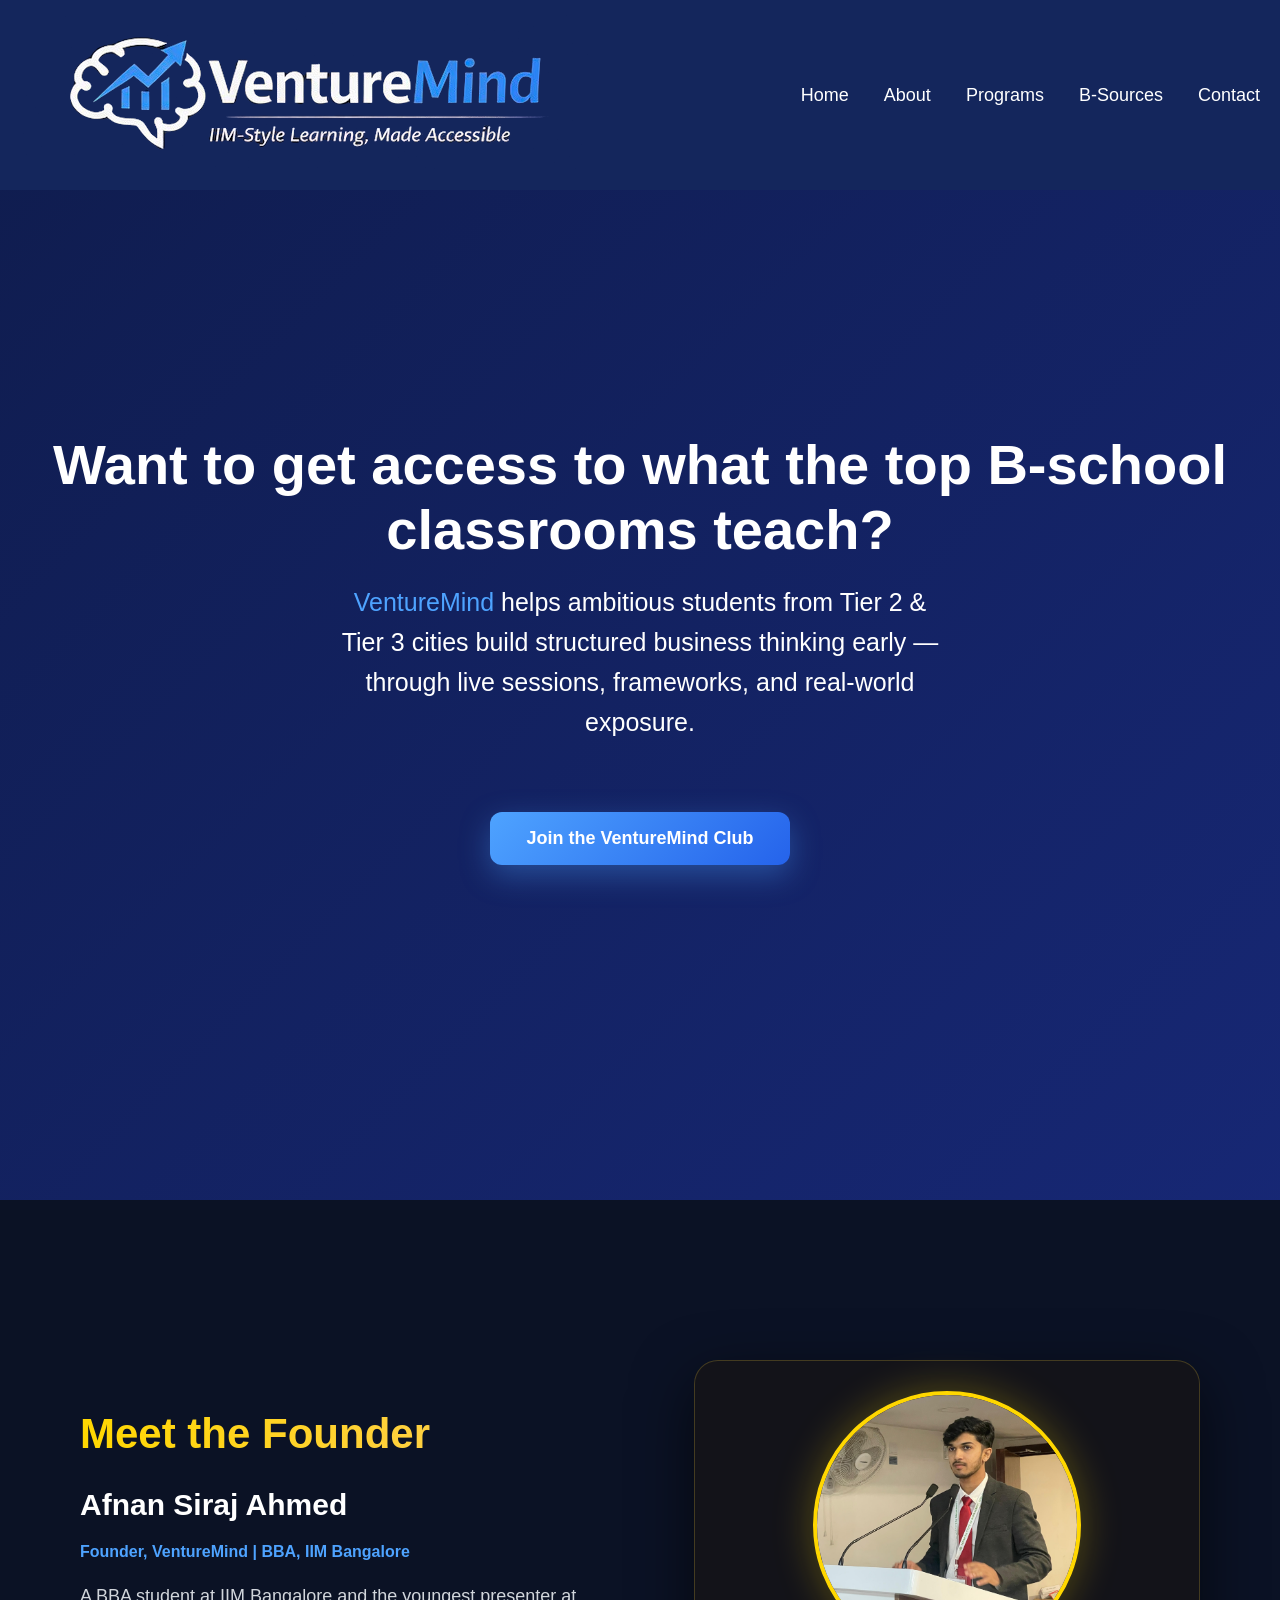
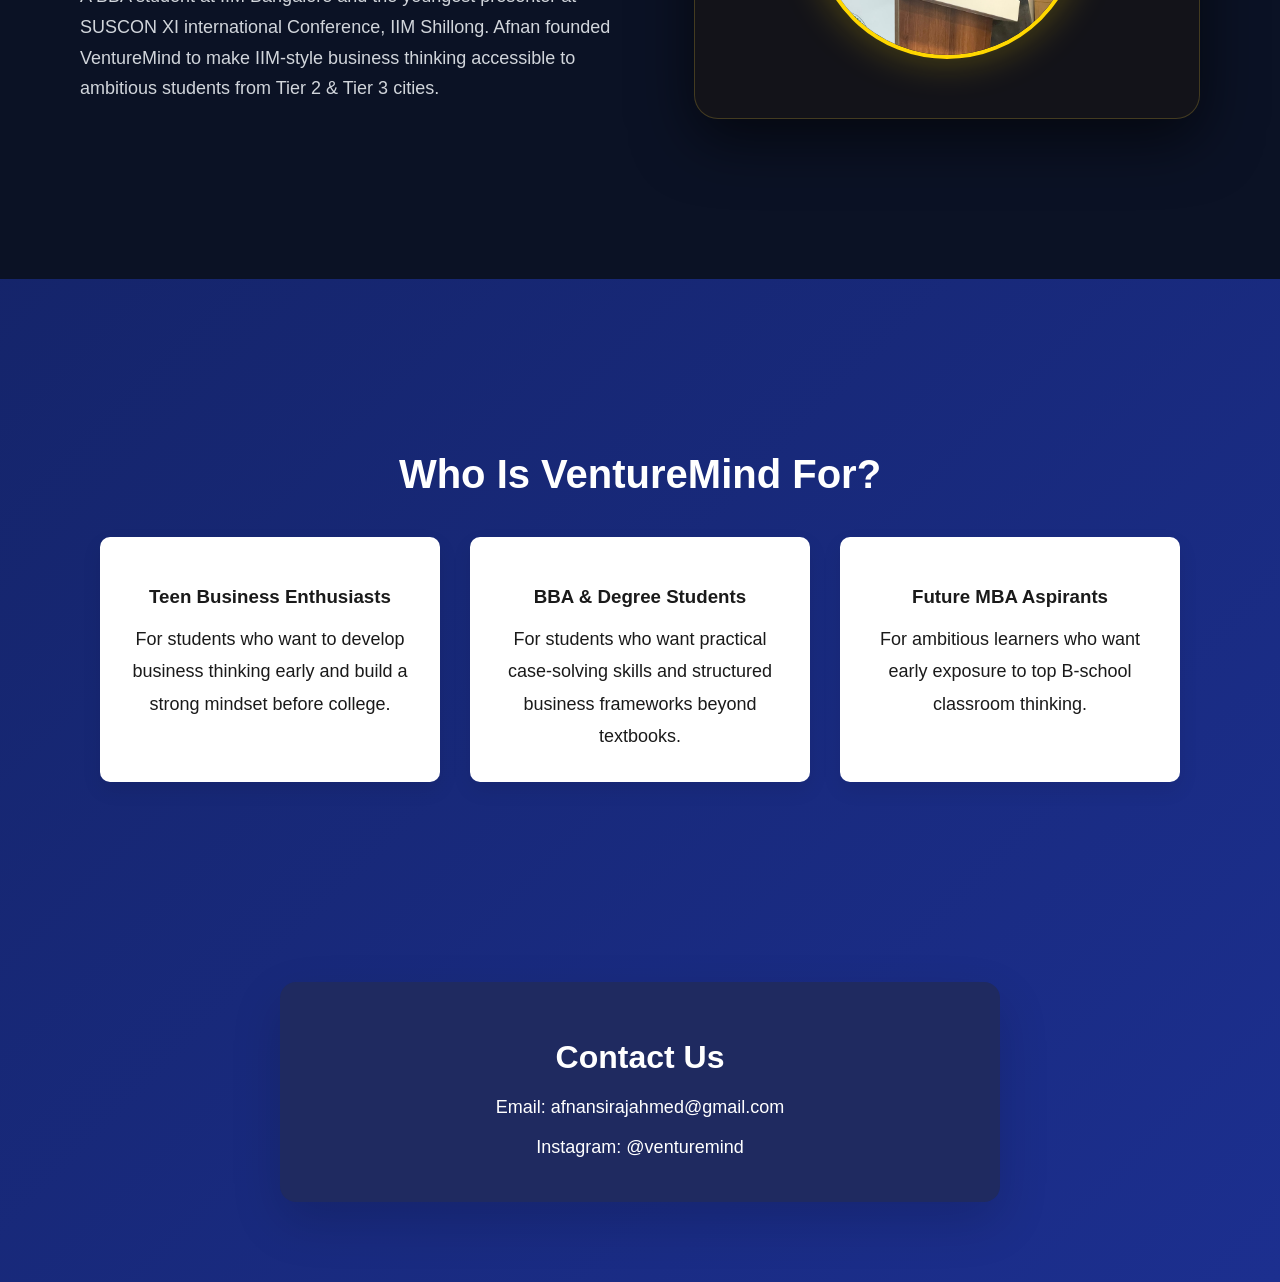
==== index.html @ 5f7b60b5 "Initial VentureMind website launch" ====
<!DOCTYPE html>
<html>
<head>
    <meta charset="UTF-8">
    <meta name="viewport" content= "width=device-width, initial-scale=1.0">
<link rel="stylesheet" href="style.css">
</head>

<body>
   <header>
    <div class="nav-container">
        <div class="logo">
            <img src="images/logo.png" alt="VentureMind Logo">
        </div>
        <nav>
            <ul>
                <li><a href="index.html">Home</a></li>
                <li><a href="about.html">About</a></li>
                <li><a href="programs.html">Programs</a></li>
                <li><a href="bsources.html">B-Sources</a></li>          
      <li><a href="#">Contact</a></li>
            </ul>
        </nav>
    </div>
</header>

       <main class="hero">
    
    <h1 class="hero-title">
        Want to get access to what the top B-school
        classrooms teach?
    </h1>

    <p class="hero-subtitle">
        <span class="brand-blue">VentureMind</span> helps ambitious students
        from Tier 2 & Tier 3 cities build structured business thinking early —
        through live sessions, frameworks, and real-world exposure.
    </p>

<a href="https://docs.google.com/forms/d/e/1FAIpQLSeUELsqWf4JP32iaqCO6nF9xPl_H-A8tIZz_a2kUd4YhOue7w/viewform" target="_blank" class="cta-btn">
    Join the VentureMind Club
</a>
</main>

   <section id="founder">
    <div class="founder-container">

        <!-- LEFT SIDE (Text) -->
        <div class="founder-text">
            <h2>Meet the Founder</h2>
            <h3>Afnan Siraj Ahmed</h3>
            <h4>Founder, VentureMind | BBA, IIM Bangalore 
                 </h4>

            <p>
            A BBA student at IIM Bangalore and the youngest presenter at SUSCON XI international Conference, IIM Shillong. Afnan founded VentureMind to make IIM-style business 
                thinking accessible to ambitious students from Tier 2 & Tier 3 cities.
            </p>
        </div>

        <!-- RIGHT SIDE (Photo Card) -->
        <div class="founder-card">
            <img src="images/founder.jpeg" alt="Afnan Siraj Ahmed">
        </div>

    </div>
</section>

<section id="who">
    <h2>Who Is VentureMind For?</h2>

    <div class="audience-grid">
        <div class="audience-card">
            <h3>Teen Business Enthusiasts</h3>
            <p>For students who want to develop business thinking early and build a strong mindset before college.</p>
        </div>

        <div class="audience-card">
            <h3>BBA & Degree Students</h3>
            <p>For students who want practical case-solving skills and structured business frameworks beyond textbooks.</p>
        </div>

        <div class="audience-card">
            <h3>Future MBA Aspirants</h3>
            <p>For ambitious learners who want early exposure to top B-school classroom thinking.</p>
        </div>
    </div>
</section>

  
<section id="contact">
    <div class="contact-box">
        <h2>Contact Us</h2>
        <p>Email: afnansirajahmed@gmail.com</p>
        <p>Instagram: @venturemind</p>
    </div>
</section>
---- style.css ----
body{
    
    margin:0;
    font-family: Arial, sans-serif;
    background: linear-gradient(135deg, #0f1c4d, #1c2f8f);
    color: white;
}
/* ===== HEADER / NAVBAR ===== */
header {
    position: fixed;
    top: 0;
    left: 0;
    width: 100%;
    background: #14265c;
    z-index: 1000;
    padding: 0; /* REMOVE big padding */
}

/* This controls alignment */
.nav-container {
    max-width: 1600px;  /* Aligns with page content */
    margin: 0 auto;     /* Centers navbar */
    padding: 15px 20px; /* Balanced spacing */
    display: flex;
    justify-content: space-between;
    align-items: center;
}s

/* Logo size */
.logo img {
    height: 100px;
}

/* Navigation menu */
nav ul {
    list-style: none;
    display: flex; /* makes items horizontal */
    gap: 35px; /* space between menu items */
    margin: 0;
    padding: 0;
}

/* Menu links */
nav ul li a {
    text-decoration: none;
    color: white;
    font-size: 18px;
    font-weight: 500;
    transition: 0.3s;
}

/* Hover effect (premium feel) */
nav ul li a:hover {
    color: #4ea3ff; /* VentureMind blue */
}
main{
    padding: 180px 40px 120px; /* space for fixed navbar */
    text-align: center;
    min-height: 100vh;

    display: flex;
    flex-direction: column;
    justify-content: center;
    align-items: center; /* THIS fixes CTA + alignment */
   /main


/* ===== HERO SECTION (PREMIUM UPGRADE) ===== */
.hero {
    padding: 200px 20px 140px; /* space for navbar */
    min-height: 100vh;

    display: flex;
    flex-direction: column;
    justify-content: center;
    align-items: center;

    text-align: center;
    max-width: 1000px;
    margin: 0 auto;
}

/* Main Headline */
.hero-title {
    font-size: 64px;
    font-weight: 800;
    line-height: 1.2;
    margin-bottom: 30px;
    letter-spacing: -1px;
}

/* Subtitle */
.hero-subtitle {
    font-size: 22px;
    line-height: 1.8;
    color: #c7d2fe;
    max-width: 750px;
    margin-bottom: 50px;
}

/* Brand highlight (matches logo blue) */
.brand-blue {
    color: #4ea3ff;
    font-weight: 700;
}

}
main h1{
    font-size: 56px;
margin-bottom: 20px;
}
main p {
     font-size: 25px;
max-width: 600px;
line-height: 1.6;
margin: 0 auto 30px auto;
}
/* ===== PREMIUM CTA BUTTON (REPLACE OLD ONE) ===== */
.cta-btn {
    margin-top: 40px;
    padding: 16px 36px;
    font-size: 18px;
    font-weight: 700;
    text-decoration: none; /* ADD THIS */

    display: inline-block;  /* prevents ugly full-width bar */
    width: auto;

    border-radius: 12px;
    border: none;
    cursor: pointer;

    background: linear-gradient(135deg, #4ea3ff, #2563eb);
    color: white;

    transition: all 0.3s ease;
    box-shadow: 0 10px 30px rgba(78, 163, 255, 0.35);
}

.cta-btn:hover {
    transform: translateY(-4px);
    box-shadow: 0 18px 50px rgba(78, 163, 255, 0.6);
}

/* HOVER = PREMIUM LIFT EFFECT */
.cta-btn:hover {
    transform: translateY(-6px) scale(1.04);
    box-shadow: 
        0 20px 60px rgba(78, 163, 255, 0.6),
        0 0 20px rgba(78, 163, 255, 0.4);
    
    background: linear-gradient(135deg, #5bb0ff, #1d4ed8);
}

/* CLICK EFFECT (Feels Professional) */
.cta-btn:active {
    transform: translateY(-2px) scale(0.98);
    box-shadow: 0 8px 20px rgba(78, 163, 255, 0.4);
}
section {
    padding: 140px 60px;
    text-align: center;
    
}

section h2 {
    font-size: 40px;
    margin-bottom: 25px;
    font-weight: 700;
}
section p {
    font-size: 18px;
    max-width: 750px;
    margin: 0 auto;
    line-height: 1.8;
}

#programs {
    background-color: #f4f6fa;
    color: #1a1a1a;
    padding: 60 20px;  /* Smaller height */
}
#contact {
    background-color: transparent; /* remove full blue bar */
    padding: 60px 20px 80px;
    display: flex;
    justify-content: center;
}

.contact-box {
    background: #1f2a60;
    color: white;
    padding: 30px 60px;
    border-radius: 16px;
    text-align: center;
    max-width: 600px;
    width: 100%;
    box-shadow: 0 20px 50px rgba(0,0,0,0.15);
}

.contact-box h2 {
    margin-bottom: 15px;
    font-size: 32px;
}

.contact-box p {
    margin: 8px 0;
    font-size: 18px;
}

html {
    scroll-behavior: smooth;
}
#audience {
    background-color: #ffffff;
    color: #1a1a1a;
}

.audience-grid {
    display: flex;
    gap: 30px;
    justify-content: center;
    margin-top: 40px;
    flex-wrap: wrap;
}
.audience-card {
    background-color: white;
    color: #1a1a1a;
    padding: 30px;
    border-radius: 10px;
    width: 280px;
    transition: 0.3s ease;
    box-shadow: 0 8px 20px rgba(0,0,0,0.08);
}

.audience-card:hover {
    transform: translateY(-8px);
}

.audience-card h3 {
    margin-bottom: 15px;
}

.program-cards {
    display: grid;
    grid-template-columns: repeat(auto-fit, minmax(260px, 1fr));
    gap: 35px;
    margin-top: 50px;
    padding: 0 40px;
}

.card {
    background: linear-gradient(145deg, #ffffff, #f4f6ff);
    padding: 35px 28px;
    border-radius: 18px;
    box-shadow: 0 15px 40px rgba(0, 0, 0, 0.08);
    transition: all 0.35s ease;
    text-align: left;
    border: 1px solid rgba(78, 163, 255, 0.15);
    position: relative;
    overflow: hidden;
}

.card h3 {
    margin-bottom: 14px;
    font-size: 20px;
    color: #1f2a60;
}

.card p {
    font-size: 16px;
    line-height: 1.7;
    color: #444;
    margin: 0;
}

.card:hover {
    transform: translateY(-12px) scale(1.03);
    box-shadow: 0 25px 60px rgba(31, 42, 96, 0.18);
    border-color: #4ea3ff;
}

.card p {
    font-size: 16px;
    line-height: 1.7;
    color: #444;
    margin: 0;
}

/* Premium Hover Effect */
.card:hover {
    transform: translateY(-10px) scale(1.02);
    box-shadow: 0 25px 50px rgba(31, 42, 96, 0.15);
    border-color: #4ea3ff;
}

#founder {
    background-color: #ffffff;
    color: #1a1a1a;
    padding: 100px 20px;
    text-align: center;
}

.founder-box {
    max-width: 700px;
    margin: 40px auto 0;
    background: #f4f6ff;
    padding: 40px;
    border-radius: 16px;
    box-shadow: 0 15px 40px rgba(0,0,0,0.08);
}

.founder-box h3 {
    font-size: 26px;
    margin-bottom: 15px;
    color: #1f2a60;
}

/* ===== FOUNDER SECTION ===== */
#founder {
    background: #f4f6fa;
    padding: 100px 20px;
    text-align: center;
    color: #1a1a1a;
}

.founder-card:hover {
    transform: translateY(-8px);
}
.founder-card img {
    width: 150px;        /* Perfect professional size */
    height: 150px;
    border-radius: 50%;  /* Circle photo */
    object-fit: cover;   /* No stretching */
    margin-bottom: 20px;
    border: 4px solid #4ea3ff;
}

.founder-card h3 {
    font-size: 26px;
    margin-bottom: 5px;
    color: #1f2a60;
}

.founder-card h4 {
    font-size: 16px;
    color: #4ea3ff;
    margin-bottom: 20px;
    font-weight: 600;
}

.founder-card p {
    font-size: 16px;
    line-height: 1.7;
    color: #444;
}

/* ===== FOUNDER BADGE (CREDIBILITY BOOST) ===== */
.founder-badge {
    display: inline-block;
    background: linear-gradient(135deg, #4ea3ff, #1f2a60);
    color: white;
    padding: 8px 16px;
    border-radius: 25px;
    font-size: 14px;
    font-weight: 600;
    margin: 10px 0 20px 0;
    box-shadow: 0 8px 20px rgba(78, 163, 255, 0.25);
}

/* ===== FOUNDER SECTION (GOLD + BLACK PREMIUM) ===== */
#founder {
    background: linear-gradient(135deg, #0b0b0f, #111827, #000000);
    padding: 110px 20px;
    text-align: center;
    color: #ffffff;
    position: relative;
}

/* Founder Section Layout */
#founder {
    background: linear-gradient(180deg, #050505, #0b0b0b);
    padding: 100px 20px;
}

/* ===== FOUNDER CARD (Premium Left Style) ===== */
#founder {
    background: linear-gradient(135deg, #0b0f1f, #111827);
    padding: 120px 20px;
    text-align: center;
}

.founder-card {
    max-width: 520px;              /* makes it smaller */
    margin: 60px auto;             /* centers the card */
    background: rgba(20, 20, 25, 0.9);
    padding: 45px 35px;
    border-radius: 24px;
    
    /* Elegant soft shadow (like your reference) */
    box-shadow: 0 20px 60px rgba(0, 0, 0, 0.6);
    
    /* subtle border instead of bright gold glow */
    border: 1px solid rgba(212, 175, 55, 0.25);
    
    backdrop-filter: blur(10px);
    transition: all 0.3s ease;
}

.founder-card:hover {
    transform: translateY(-8px);
    box-shadow: 0 30px 80px rgba(0, 0, 0, 0.8);
}

.founder-card:hover {
    transform: translateY(-12px) scale(1.01);
    box-shadow: 0 40px 120px rgba(0, 0, 0, 1);
    border: 1px solid rgba(212, 175, 55, 0.7);
}

.founder-card img {
    width: 170px;
    height: 170px;
    border-radius: 50%;
    object-fit: cover;
    border: 4px solid #d4af37; /* GOLD border */
    margin-bottom: 25px;
    box-shadow: 0 0 30px rgba(212, 175, 55, 0.6); /* gold glow */
}

.founder-card h3 {
    font-size: 32px;
    margin-bottom: 10px;
    background: linear-gradient(90deg, #ffd700, #ffcc66, #e6b800);
    
    /* REQUIRED for full browser support */
    background-clip: text;
    -webkit-background-clip: text;
    
    color: transparent; /* fallback */
    -webkit-text-fill-color: transparent;
    
    font-weight: 700;
}

.founder-role {
    font-size: 17px;
    color: #d4af37; /* GOLD */
    font-weight: 600;
    margin-bottom: 18px;
    letter-spacing: 0.5px;
}

.founder-badge {
    display: inline-block;
    margin: 20px 0 25px;
    padding: 12px 26px;
    border-radius: 999px;
    background: linear-gradient(90deg, #ffd700, #ffb700, #e6b800);
    color: #000;
    font-weight: 700;
    font-size: 15px;
    box-shadow: 0 12px 35px rgba(255, 215, 0, 0.35);
}

/* Description */
.founder-card p {
    font-size: 17px;
    line-height: 1.7;
    color: #e6e9ff;
}

#founder h2 {
    font-size: 42px;
    margin-bottom: 30px;
    background: linear-gradient(90deg, #ffd700, #ffcc66);
    
    /* Standard + Webkit support */
    background-clip: text;
    -webkit-background-clip: text;
    
    color: transparent; /* fallback */
    -webkit-text-fill-color: transparent;
}

@media (max-width: 768px) {}
  .founder-card {
    flex-direction: column;
    text-align: center;
    padding: 30px;
  }

  .founder-left img {
    width: 140px;
    height: 140px;
  }

/* ===== FOUNDER SECTION (PRO LAYOUT) ===== */
#founder {
    background: #0b1225; /* dark premium background */
    padding: 100px 80px;
    color: white;
}

.founder-container {
    display: flex;
    align-items: center;
    justify-content: space-between;
    gap: 60px;
    max-width: 1200px;
    margin: auto;
}

/* LEFT TEXT SIDE */
.founder-text {
    flex: 1;
    text-align: left;
}

.founder-text h2 {
    font-size: 40px;
    color: #ffd700; /* gold */
    margin-bottom: 20px;
}

.founder-text h3 {
    font-size: 30px;
    margin-bottom: 10px;
}

.founder-text h4 {
    color: #4ea3ff; /* VentureMind blue */
    margin-bottom: 20px;
}

/* Badge */
.founder-badge {
    display: inline-block;
    background: linear-gradient(90deg, #ffd700, #e6b800);
    color: black;
    padding: 10px 20px;
    border-radius: 999px;
    font-weight: 600;
    margin-bottom: 25px;
}

/* Paragraph */
.founder-text p {
    font-size: 18px;
    line-height: 1.7;
    color: #d1d5db;
}

/* RIGHT IMAGE CARD */
.founder-card {
    flex: 0.8;
    text-align: center;
}

.founder-card img {
    width: 260px;
    height: 260px;
    border-radius: 50%;
    object-fit: cover;
    border: 4px solid #ffd700;
    box-shadow: 0 0 40px rgba(255, 215, 0, 0.3);
}
/* ===== PREMIUM ABOUT SECTION (ADD AT VERY BOTTOM) ===== */
#about {
    background: linear-gradient(135deg, #0f1c4d, #1c2f8f);
    padding: 140px 20px 120px;
    display: flex;
    justify-content: center;
    color: white;
}

/* Glass card container */
.about-container {
    max-width: 800px;
    background: rgba(255, 255, 255, 0.05);
    padding: 60px 50px;
    border-radius: 20px;
    text-align: left;
    backdrop-filter: blur(12px);
    box-shadow: 0 25px 60px rgba(0, 0, 0, 0.35);
    border: 1px solid rgba(255, 255, 255, 0.08);
}

/* Title */
.about-container h1,
.about-container h2 {
    font-size: 46px;
    margin-bottom: 25px;
    font-weight: 700;
}

/* First paragraph highlight */
.about-container p:first-of-type {
    font-size: 22px;
    font-weight: 500;
    color: #c7d2fe;
    margin-bottom: 30px;
}

/* Normal paragraphs */
.about-container p {
    font-size: 18px;
    line-height: 1.9;
    margin-bottom: 22px;
    color: #e5e7eb;
}

/* Brand blue text (for logo consistency) */
.brand-blue {
    color: #4ea3ff; /* Same blue as your logo */
}
/* ===== ABOUT SECTION UPGRADE ===== */
.about-container {
    max-width: 1000px;
    margin: 0 auto;
    text-align: center;
}

.about-intro {
    font-size: 20px;
    line-height: 1.8;
    margin-bottom: 50px;
    color: #e5e7eb;
}

/* Cards Layout */
.about-cards {
    display: flex;
    gap: 30px;
    justify-content: center;
    flex-wrap: wrap;
}

/* Individual Card */
.about-card {
    background: rgba(255, 255, 255, 0.05);
    padding: 35px;
    border-radius: 18px;
    max-width: 420px;
    text-align: left;
    
    /* Premium Glass Effect */
    backdrop-filter: blur(12px);
    border: 1px solid rgba(78, 163, 255, 0.25);
    
    /* Smooth Animation */
    transition: all 0.35s ease;
    box-shadow: 0 15px 40px rgba(0,0,0,0.2);
}

/* Hover Effect (VERY IMPORTANT) */
.about-card:hover {
    transform: translateY(-10px) scale(1.02);
    border-color: #4ea3ff;
    box-shadow: 0 25px 60px rgba(78, 163, 255, 0.25);
}

.about-card h3 {
    font-size: 24px;
    margin-bottom: 15px;
    color: #4ea3ff;
}

.about-card p {
    font-size: 17px;
    line-height: 1.7;
    color: #d1d5db;
}

/* ===== ABOUT PAGE FIXED LAYOUT ===== */
#about {
    padding: 160px 20px 100px; /* space for fixed navbar */
    display: flex;
    justify-content: center;
}

.about-container {
    max-width: 1100px;
    width: 100%;
    text-align: center;
}

.about-title {
    font-size: 48px;
    margin-bottom: 60px;
    font-weight: 700;
}

/* GRID FOR CARDS (Fixes left alignment issue) */
.about-grid {
    display: grid;
    grid-template-columns: repeat(auto-fit, minmax(320px, 1fr));
    gap: 30px;
}

/* PREMIUM CARDS */
.about-card {
    background: rgba(255, 255, 255, 0.08);
    padding: 35px;
    border-radius: 18px;
    text-align: left;
    backdrop-filter: blur(10px);
    border: 1px solid rgba(78, 163, 255, 0.2);
    transition: all 0.3s ease;
}

/* HOVER EFFECT (Premium Feel) */
.about-card:hover {
    transform: translateY(-8px);
    border-color: #4ea3ff;
    box-shadow: 0 20px 50px rgba(0,0,0,0.3);
}

.about-card h3 {
    color: #4ea3ff;
    margin-bottom: 15px;
    font-size: 22px;
}

.about-card p {
    color: #dbe3ff;
    line-height: 1.7;
    font-size: 17px;
    cursor: pointer;
}

/* ===== PROGRAMS PAGE HERO ===== */
#programs-hero {
    padding: 180px 20px 80px; /* space for fixed navbar */
    text-align: center;
}

.programs-hero-container h1 {
    font-size: 52px;
    margin-bottom: 20px;
}

.programs-hero-container p {
    font-size: 20px;
    max-width: 700px;
    margin: 0 auto;
    line-height: 1.7;
    color: #dbe3ff;
}

/* ===== PROGRAMS PAGE CARDS ===== */
#programs-page {
    padding: 80px 20px 120px;
}

.programs-page-container {
    max-width: 1100px;
    margin: auto;
    display: grid;
    grid-template-columns: repeat(auto-fit, minmax(300px, 1fr));
    gap: 35px;
}

.program-card {
    background: rgba(255, 255, 255, 0.07);
    padding: 40px;
    border-radius: 20px;
    backdrop-filter: blur(10px);
    border: 1px solid rgba(78, 163, 255, 0.2);
    transition: all 0.3s ease;
    text-align: left;
}

.program-card h3 {
    font-size: 24px;
    margin-bottom: 15px;
    color: #4ea3ff;
}

.program-card p {
    font-size: 17px;
    line-height: 1.7;
    color: #dbe3ff;
}

/* PREMIUM HOVER EFFECT */
.program-card:hover {
    transform: translateY(-10px) scale(1.02);
    border-color: #4ea3ff;
    box-shadow: 0 25px 60px rgba(0, 0, 0, 0.35);
}

/* ===== B-SOURCES HERO ===== */
#bsources-hero {
    padding: 180px 20px 60px;
    text-align: center;
}

.bsources-hero-container h1 {
    font-size: 52px;
    margin-bottom: 20px;
}

.bsources-hero-container p {
    font-size: 20px;
    max-width: 700px;
    margin: 0 auto;
    color: #dbe3ff;
    line-height: 1.7;
}

/* ===== B-SOURCES LIBRARY ===== */
#bsources-library {
    padding: 60px 20px 120px;
}

.bsources-container {
    max-width: 1000px;
    margin: auto;
    display: grid;
    grid-template-columns: repeat(auto-fit, minmax(350px, 1fr));
    gap: 40px;
}

/* Resource Card */
.resource-card {
    background: rgba(255, 255, 255, 0.08);
    padding: 40px;
    border-radius: 20px;
    backdrop-filter: blur(10px);
    border: 1px solid rgba(78, 163, 255, 0.25);
    transition: all 0.3s ease;
    text-align: left;
}

.resource-card h2 {
    font-size: 24px;
    margin-bottom: 15px;
    color: #4ea3ff;
}

.resource-card p {
    font-size: 17px;
    line-height: 1.7;
    color: #dbe3ff;
    margin-bottom: 25px;
}

/* Read Button */
.resource-btn {
    display: inline-block;
    padding: 14px 28px;
    border-radius: 12px;
    background: linear-gradient(135deg, #4ea3ff, #2563eb);
    color: white;
    text-decoration: none;
    font-weight: 600;
    transition: 0.3s ease;
}

.resource-btn:hover {
    transform: translateY(-3px);
    box-shadow: 0 15px 40px rgba(78, 163, 255, 0.5);
}

/* Coming Soon Button */
.coming-btn {
    padding: 14px 28px;
    border-radius: 12px;
    background: #1f2a60;
    color: #cbd5ff;
    border: none;
    font-weight: 600;
}

/* ===== B-SOURCES HERO ===== */
#bsources-hero {
    padding: 180px 20px 100px;
    text-align: center;
}

.bsources-hero-container h1 {
    font-size: 52px;
    margin-bottom: 20px;
}

.bsources-hero-container p {
    font-size: 20px;
    max-width: 750px;
    margin: auto;
    line-height: 1.7;
    color: #dbe3ff;
}

.resource-count {
    margin-top: 25px;
    font-weight: 600;
    color: #4ea3ff;
}

/* ===== FEATURED CARD ===== */
#featured-resource {
    padding: 60px 20px 100px;
    text-align: center;
}

.featured-card {
    max-width: 800px;
    margin: auto;
    background: rgba(255,255,255,0.07);
    padding: 50px;
    border-radius: 20px;
    backdrop-filter: blur(10px);
    border: 1px solid rgba(78,163,255,0.2);
    box-shadow: 0 20px 60px rgba(0,0,0,0.3);
}

.featured-card h3 {
    font-size: 28px;
    margin-bottom: 15px;
}

/* TAGS */
.resource-tags {
    margin-bottom: 20px;
}

.tag {
    padding: 6px 14px;
    border-radius: 999px;
    font-size: 14px;
    margin: 5px;
    font-weight: 600;
}

.beginner {
    background: #22c55e;
    color: white;
}

.pdf {
    background: #ef4444;
    color: white;
}

/* BUTTON GROUP */
.resource-buttons {
    margin-top: 30px;
    display: flex;
    gap: 20px;
    justify-content: center;
}

.download-btn {
    padding: 16px 30px;
    border-radius: 12px;
    background: transparent;
    border: 2px solid #4ea3ff;
    color: #4ea3ff;
    font-weight: 700;
    text-decoration: none;
    transition: 0.3s;
}

.download-btn:hover {
    background: #4ea3ff;
    color: white;
}

/* ===== LIBRARY GRID ===== */
#bsources-library {
    padding: 80px 20px 120px;
    text-align: center;
}

.library-grid {
    max-width: 1100px;
    margin: 50px auto 0;
    display: grid;
    grid-template-columns: repeat(auto-fit, minmax(300px, 1fr));
    gap: 35px;
}

.resource-card {
    background: rgba(255,255,255,0.06);
    padding: 35px;
    border-radius: 18px;
    text-align: left;
    border: 1px solid rgba(78,163,255,0.2);
    transition: 0.3s ease;
}

.resource-card:hover {
    transform: translateY(-8px);
    border-color: #4ea3ff;
    box-shadow: 0 20px 50px rgba(0,0,0,0.3);
}

.resource-btn {
    display: inline-block;
    margin-top: 20px;
    padding: 12px 24px;
    border-radius: 10px;
    background: linear-gradient(135deg, #4ea3ff, #2563eb);
    color: white;
    text-decoration: none;
    font-weight: 600;
}

/* COMING SOON STYLE */
.coming-btn {
    margin-top: 20px;
    padding: 12px 24px;
    border-radius: 10px;
    background: #1f2a60;
    color: #aaa;
    border: 1px solid #4ea3ff;
}

.mini-tag {
    display: inline-block;
    margin: 10px 0;
    font-size: 13px;
    color: #4ea3ff;
    font-weight: 600;
}

.coming-tag {
    color: #facc15;
}

/* ===== B-SOURCES HERO ===== */
#bsources-hero {
    padding: 180px 20px 80px;
    text-align: center;
}

#bsources-hero h1 {
    font-size: 52px;
    margin-bottom: 20px;
}

#bsources-hero p {
    font-size: 20px;
    max-width: 700px;
    margin: auto;
    color: #c7d2fe;
}

/* SEARCH BAR */
.search-bar {
    margin-top: 40px;
    padding: 15px 20px;
    width: 350px;
    max-width: 90%;
    border-radius: 12px;
    border: none;
    font-size: 16px;
    outline: none;
}

/* LIBRARY GRID */
#bsources-library {
    padding: 60px 20px 120px;
}

.library-container {
    max-width: 1200px;
    margin: auto;
    display: grid;
    grid-template-columns: repeat(auto-fit, minmax(320px, 1fr));
    gap: 30px;
}

/* RESOURCE CARDS */
.resource-card {
    background: rgba(255,255,255,0.07);
    padding: 35px;
    border-radius: 20px;
    backdrop-filter: blur(10px);
    border: 1px solid rgba(78,163,255,0.2);
    transition: 0.3s ease;
}

.resource-card:hover {
    transform: translateY(-10px);
    box-shadow: 0 25px 60px rgba(0,0,0,0.3);
    border-color: #4ea3ff;
}

.resource-card h2 {
    color: #4ea3ff;
    margin-bottom: 10px;
}

.resource-card p {
    color: #dbe3ff;
    line-height: 1.6;
}

/* TAGS */
.tag {
    display: inline-block;
    background: #4ea3ff;
    padding: 5px 12px;
    border-radius: 999px;
    font-size: 12px;
    margin-bottom: 15px;
}

/* BUTTON */
.resource-btn {
    display: inline-block;
    margin-top: 20px;
    padding: 12px 22px;
    border-radius: 10px;
    text-decoration: none;
    font-weight: 600;
    color: white;
    background: linear-gradient(135deg, #4ea3ff, #2563eb);
}

.coming-btn {
    margin-top: 20px;
    padding: 12px 22px;
    border-radius: 10px;
    border: 1px solid #4ea3ff;
    background: transparent;
    color: #4ea3ff;
}

/* ===== PREMIUM B-SOURCES LIBRARY (ELITE DESIGN) ===== */
#bsources-library {
    padding: 100px 40px 140px;
    max-width: 1200px;
    margin: auto;
}

/* ⭐ FEATURED SECTION */
.featured-resource {
    display: flex;
    justify-content: space-between;
    gap: 60px;
    background: linear-gradient(135deg, #111c44, #1c2f8f);
    padding: 60px;
    border-radius: 24px;
    margin-bottom: 80px;
    border: 1px solid rgba(78,163,255,0.2);
}

.featured-left {
    flex: 1;
}

.featured-tag {
    background: #4ea3ff;
    padding: 6px 14px;
    border-radius: 999px;
    font-size: 13px;
    font-weight: 600;
}

.featured-left h2 {
    font-size: 34px;
    margin: 20px 0;
}

.featured-left p {
    font-size: 18px;
    color: #c7d2fe;
    line-height: 1.7;
}

/* Buttons */
.primary-btn {
    display: inline-block;
    padding: 14px 28px;
    background: linear-gradient(135deg, #4ea3ff, #2563eb);
    border-radius: 12px;
    text-decoration: none;
    color: white;
    font-weight: 600;
    margin-right: 15px;
}

.secondary-btn {
    display: inline-block;
    padding: 14px 28px;
    border: 1px solid #4ea3ff;
    border-radius: 12px;
    text-decoration: none;
    color: #4ea3ff;
    font-weight: 600;
}

/* Fake PDF Preview Box */
.pdf-preview {
    width: 260px;
    height: 320px;
    background: rgba(255,255,255,0.05);
    border-radius: 16px;
    display: flex;
    align-items: center;
    justify-content: center;
    font-weight: 600;
    border: 1px solid rgba(255,255,255,0.1);
}

/* 📚 LIBRARY LIST (Not cards = premium feel) */
.library-title {
    font-size: 36px;
    margin-bottom: 30px;
}

.library-item {
    display: flex;
    justify-content: space-between;
    align-items: center;
    padding: 22px 10px;
    border-bottom: 1px solid rgba(255,255,255,0.08);
    transition: 0.3s ease;
}

.library-item:hover {
    background: rgba(255,255,255,0.03);
    padding-left: 20px;
}

.library-info h3 {
    margin: 0;
    font-size: 20px;
}

.library-tag {
    font-size: 13px;
    color: #4ea3ff;
}

.read-link {
    color: #4ea3ff;
    text-decoration: none;
    font-weight: 600;
    font-size: 16px;
}
/* ===== LOCKED LIBRARY ITEMS (ELITE LOOK) ===== */
.locked-item {
    opacity: 0.75;
    border: 1px solid rgba(255, 215, 0, 0.4);
    position: relative;
}

/* Premium Tag Color */
.library-tag.premium {
    background: linear-gradient(135deg, #ffd700, #e6b800);
    color: black;
    padding: 4px 10px;
    border-radius: 6px;
    font-weight: 600;
}

/* Locked Button */
.locked-link {
    background: #1f2937;
    color: #9ca3af;
    border: none;
    padding: 10px 18px;
    border-radius: 8px;
    font-weight: 600;
    cursor: not-allowed;
}

/* Subtle Premium Glow on Hover */
.locked-item:hover {
    box-shadow: 0 10px 40px rgba(255, 215, 0, 0.15);
}
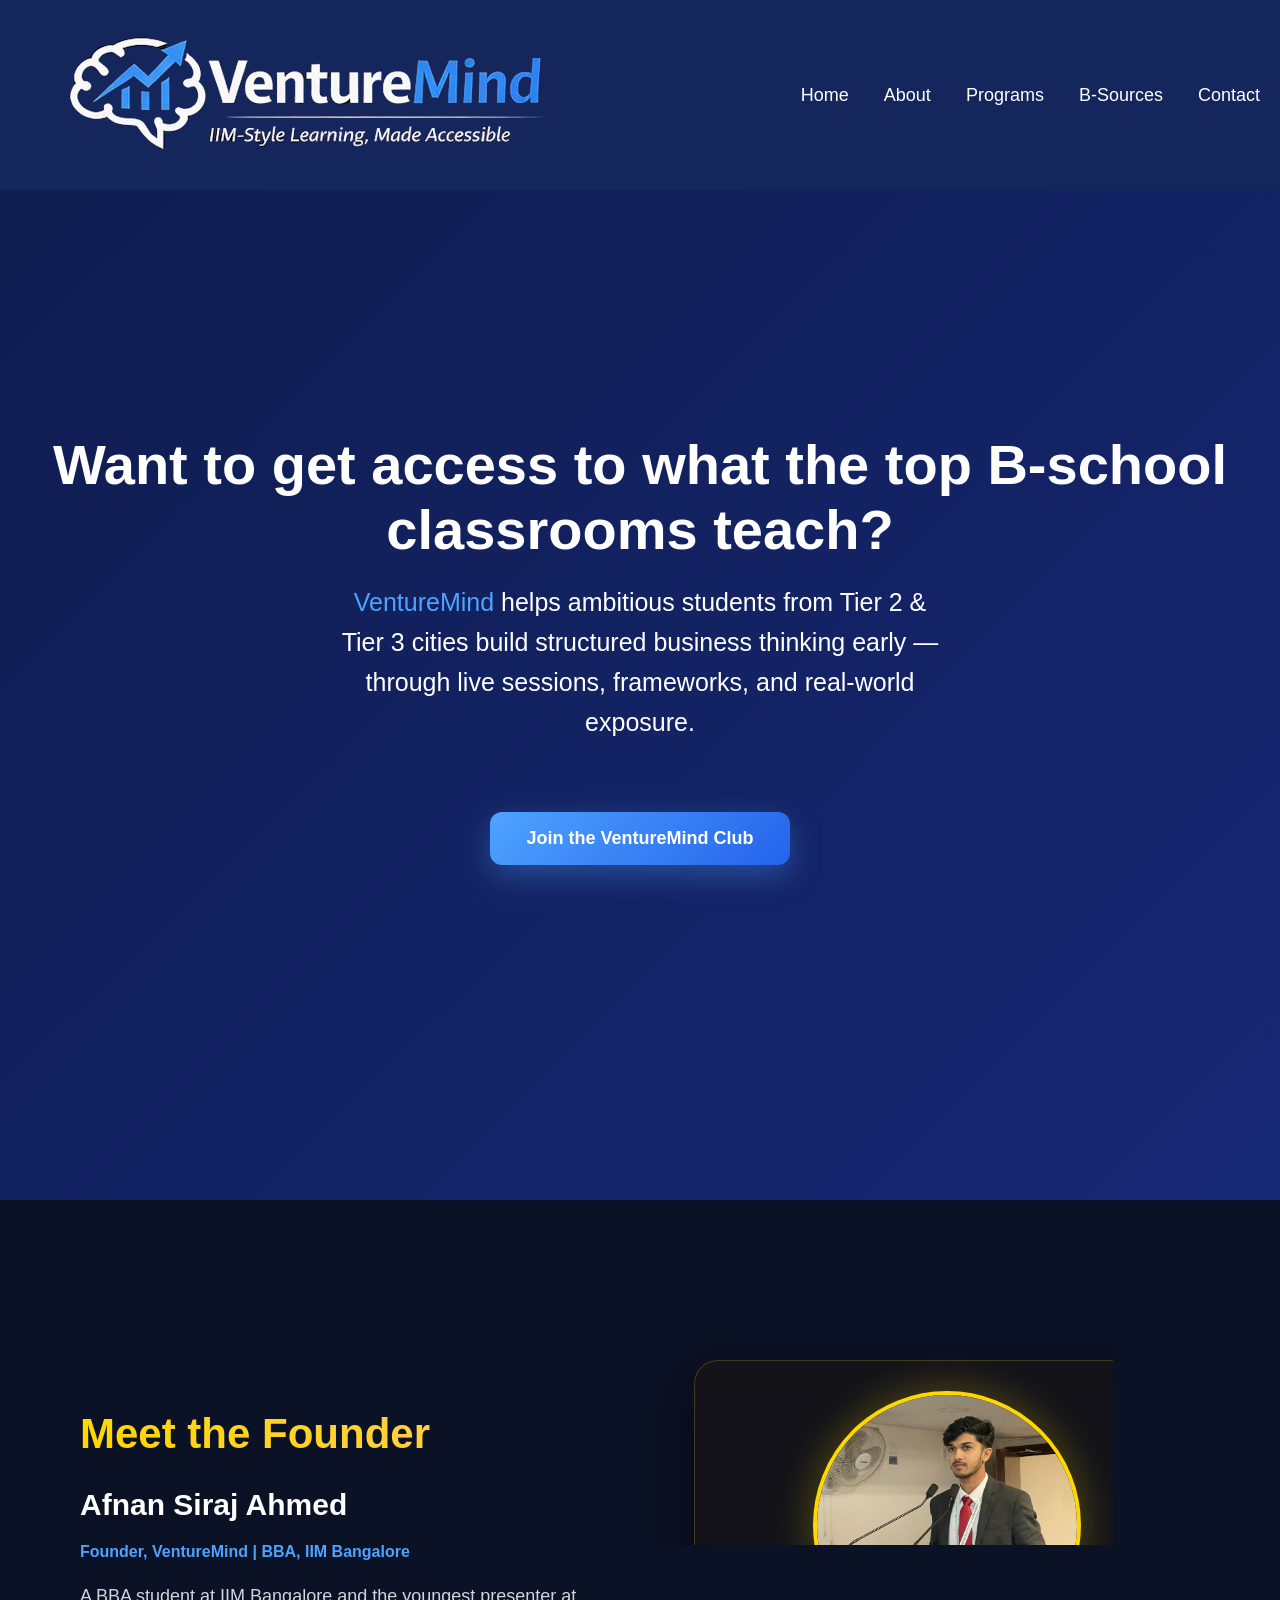
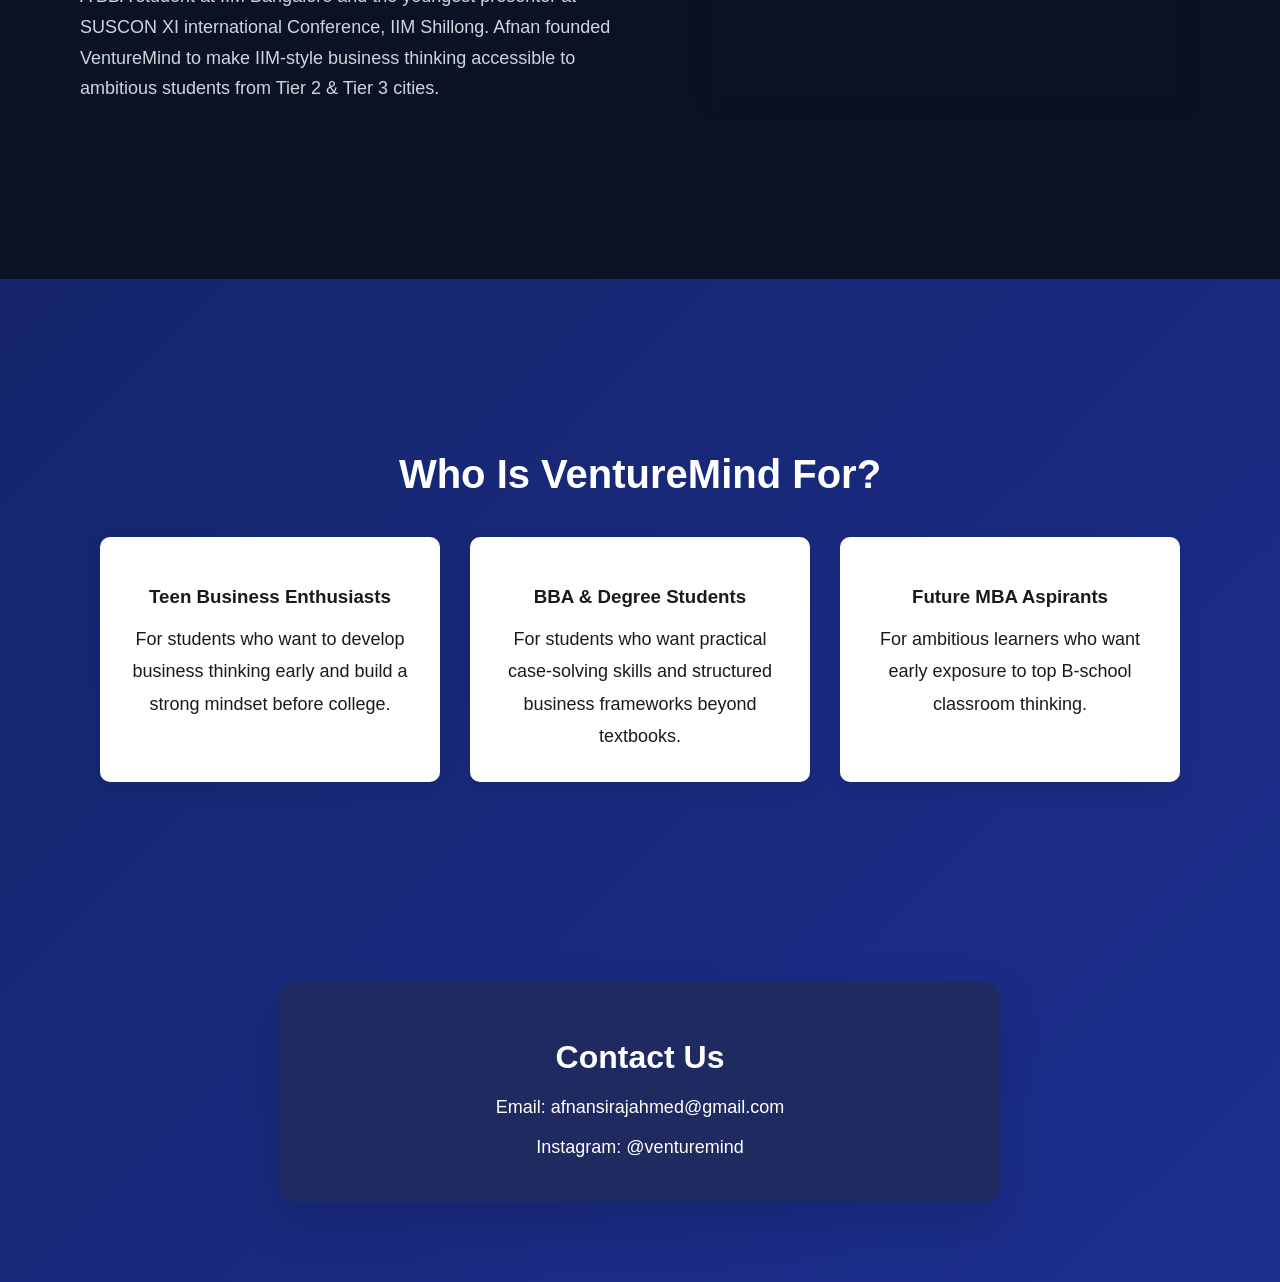
==== commit 6089db3f: "Update index.html" ====
--- a/index.html
+++ b/index.html
@@ -2,8 +2,11 @@
 <html>
 <head>
     <meta charset="UTF-8">
-    <meta name="viewport" content= "width=device-width, initial-scale=1.0">
-<link rel="stylesheet" href="style.css">
+    <meta name="viewport" content="width=device-width, initial-scale=1.0">
+
+    <!-- Google Search Console Verification -->
+<meta name="google-site-verification" content="5r_V95ySeKYSe_41ma-kqYVi1wjDSkY2qO1v6zg-8Wk" />
+    <link rel="stylesheet" href="style.css">
 </head>
 
 <body>
